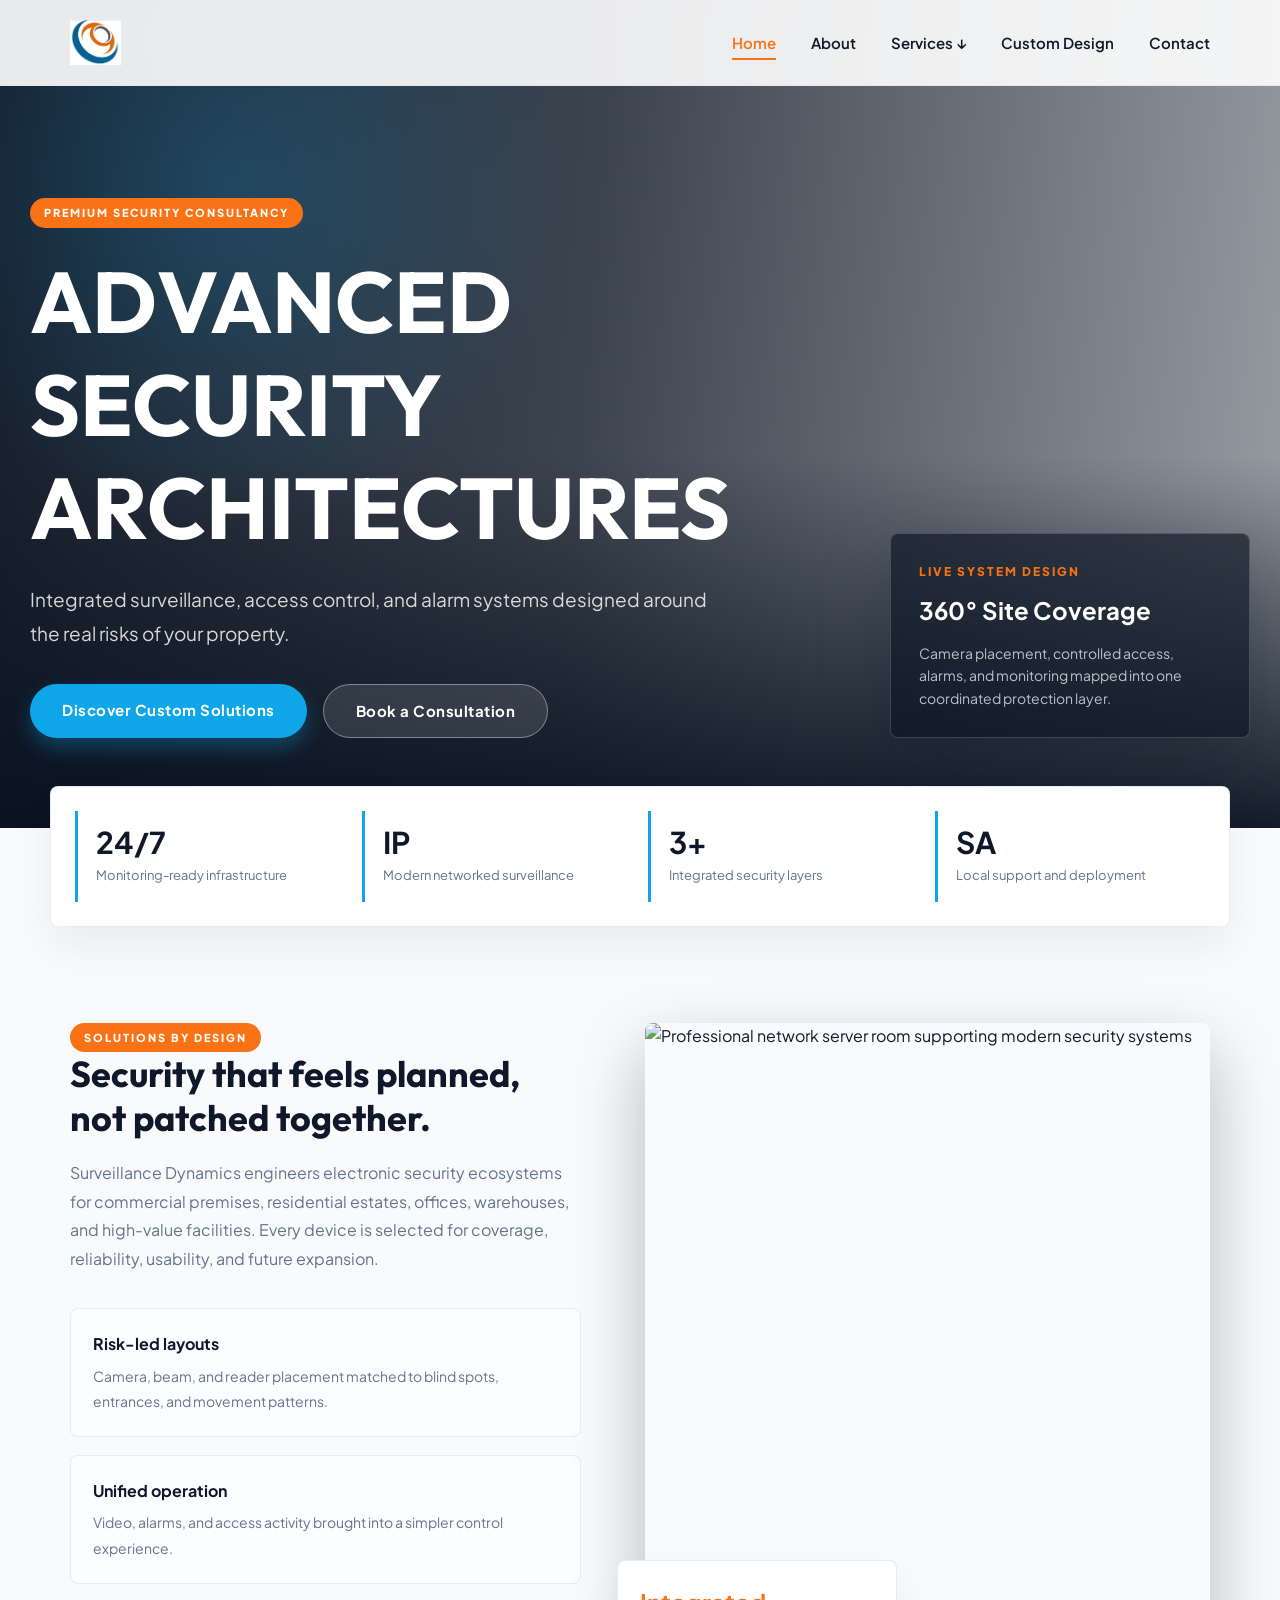
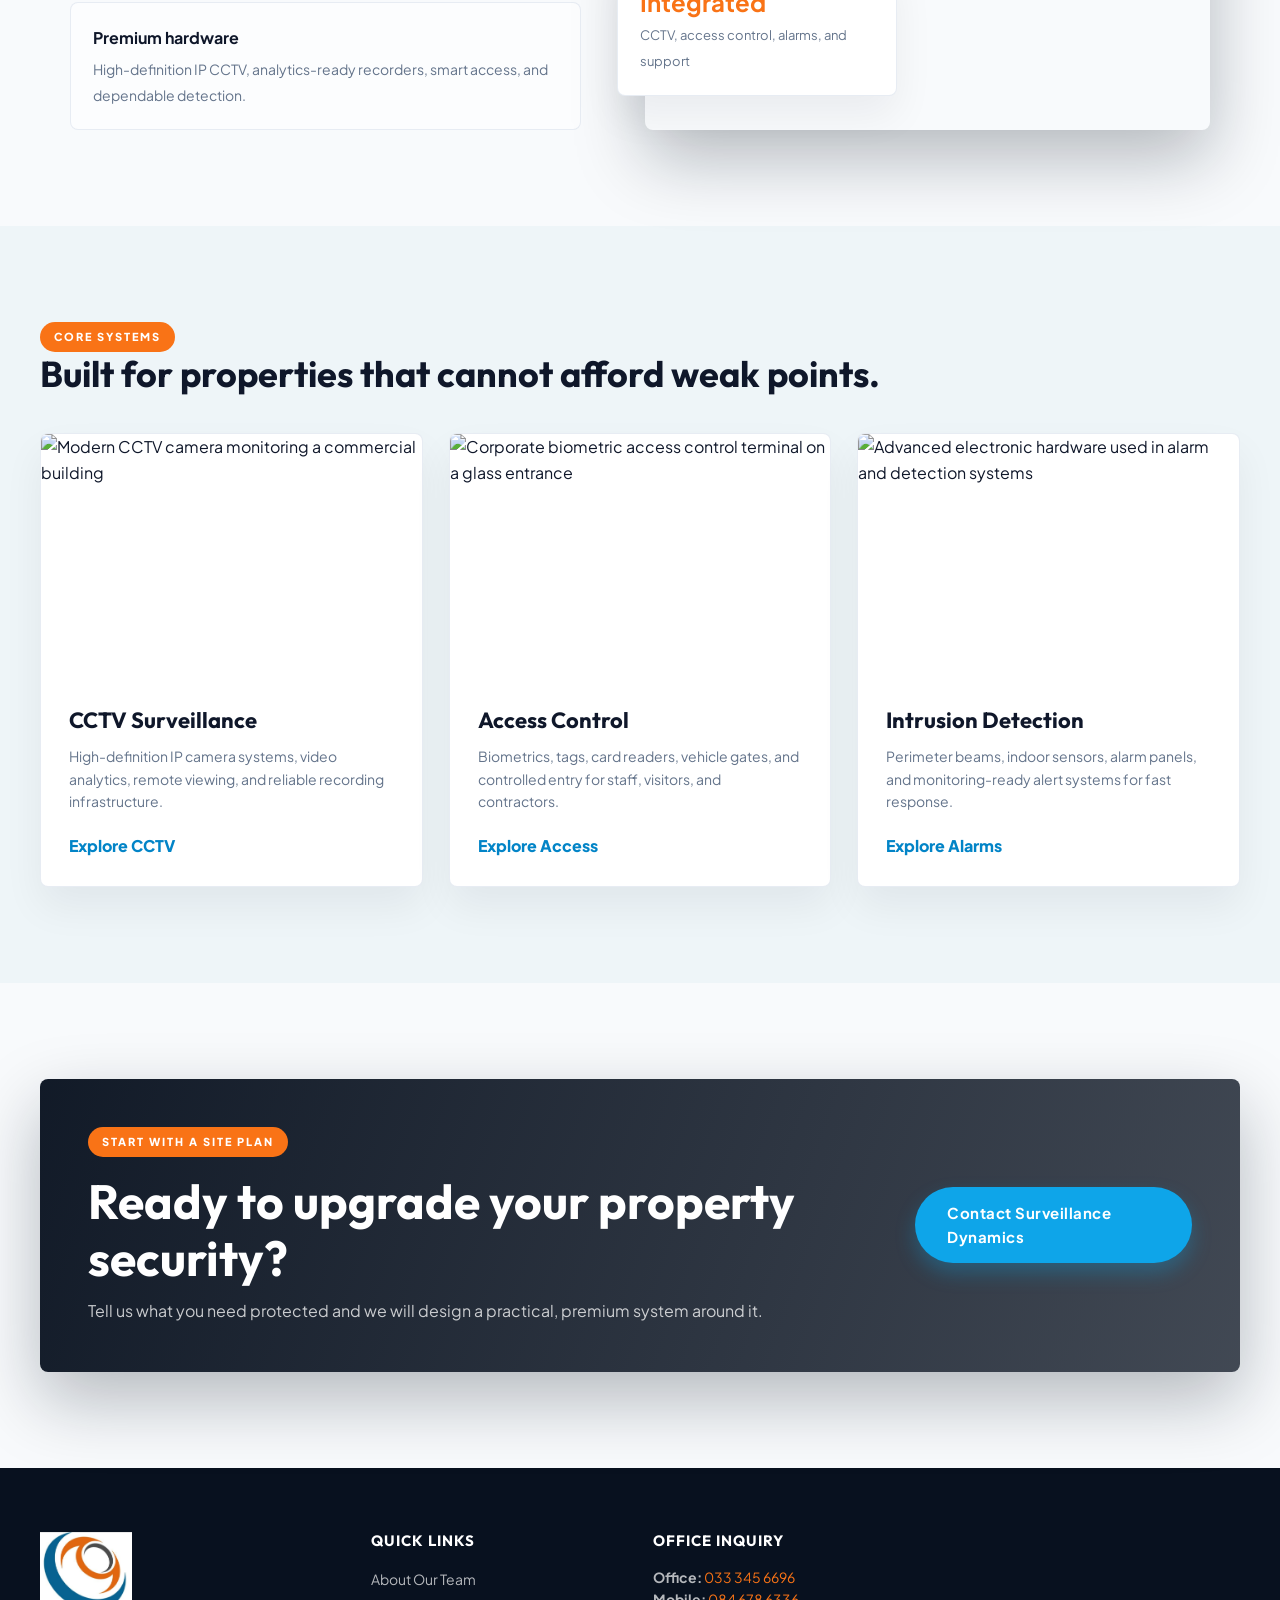
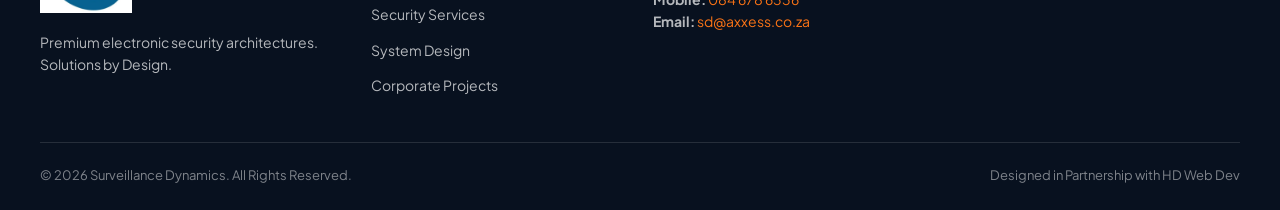
==== index.html @ 1cd87d39 "Add files via upload" ====
<!DOCTYPE html>
<html lang="en">
<head>
    <meta charset="UTF-8">
    <meta name="viewport" content="width=device-width, initial-scale=1.0">
    <title>Surveillance Dynamics | Advanced Security Architectures</title>
    <link rel="icon" type="image/png" href="images/NEW.jpg">
    <link rel="stylesheet" href="style.css">
</head>
<body>

    <nav class="navbar">
        <div class="nav-container">
            <a href="index.html" class="nav-logo">
                <img src="images/NEW.jpg" alt="Surveillance Dynamics Logo">
            </a>
            <div class="nav-links">
                <a href="index.html" class="nav-item active">Home</a>
                <a href="about.html" class="nav-item">About</a>
                <div class="dropdown">
                    <a href="services.html" class="nav-item dropbtn">Services &darr;</a>
                    <div class="dropdown-content">
                        <a href="services.html">All Services</a>
                        <a href="cctv.html">CCTV Surveillance</a>
                        <a href="access-control.html">Access Control</a>
                        <a href="alarms.html">Intrusion Alarms</a>
                    </div>
                </div>
                <a href="solutions.html" class="nav-item">Custom Design</a>
                <a href="contact.html" class="nav-item">Contact</a>
            </div>
        </div>
    </nav>

    <header class="home-hero">
        <div class="hero-overlay"></div>
        <div class="hero-content animate-fade-in">
            <span class="status-badge">Premium Security Consultancy</span>
            <h1>Advanced Security Architectures</h1>
            <p>Integrated surveillance, access control, and alarm systems designed around the real risks of your property.</p>
            <div class="hero-actions">
                <a href="solutions.html" class="btn btn-primary">Discover Custom Solutions</a>
                <a href="contact.html" class="btn btn-secondary">Book a Consultation</a>
            </div>
        </div>
        <aside class="hero-intel-panel" aria-label="Security system highlights">
            <span>Live System Design</span>
            <strong>360° Site Coverage</strong>
            <p>Camera placement, controlled access, alarms, and monitoring mapped into one coordinated protection layer.</p>
        </aside>
    </header>

    <main>
        <section class="trust-strip">
            <div>
                <strong>24/7</strong>
                <span>Monitoring-ready infrastructure</span>
            </div>
            <div>
                <strong>IP</strong>
                <span>Modern networked surveillance</span>
            </div>
            <div>
                <strong>3+</strong>
                <span>Integrated security layers</span>
            </div>
            <div>
                <strong>SA</strong>
                <span>Local support and deployment</span>
            </div>
        </section>

        <section class="premium-section split-showcase">
            <div>
                <span class="status-badge">Solutions by Design</span>
                <h2 class="section-heading">Security that feels planned, not patched together.</h2>
                <p class="section-description">
                    Surveillance Dynamics engineers electronic security ecosystems for commercial premises, residential estates, offices, warehouses, and high-value facilities. Every device is selected for coverage, reliability, usability, and future expansion.
                </p>
                <div class="feature-list">
                    <div>
                        <strong>Risk-led layouts</strong>
                        <span>Camera, beam, and reader placement matched to blind spots, entrances, and movement patterns.</span>
                    </div>
                    <div>
                        <strong>Unified operation</strong>
                        <span>Video, alarms, and access activity brought into a simpler control experience.</span>
                    </div>
                    <div>
                        <strong>Premium hardware</strong>
                        <span>High-definition IP CCTV, analytics-ready recorders, smart access, and dependable detection.</span>
                    </div>
                </div>
            </div>
            <div class="image-stack">
                <img src="https://images.unsplash.com/photo-1558494949-ef010cbdcc31?auto=format&fit=crop&w=1200&q=85" alt="Professional network server room supporting modern security systems">
                <div class="floating-stat">
                    <strong>Integrated</strong>
                    <span>CCTV, access control, alarms, and support</span>
                </div>
            </div>
        </section>

        <section class="premium-section services-preview">
            <div class="section-kicker">
                <span class="status-badge">Core Systems</span>
                <h2 class="section-heading">Built for properties that cannot afford weak points.</h2>
            </div>
            <div class="image-card-grid">
                <article class="image-card">
                    <img src="https://images.unsplash.com/photo-1557597774-9d273605dfa9?auto=format&fit=crop&w=900&q=85" alt="Modern CCTV camera monitoring a commercial building">
                    <div>
                        <h3>CCTV Surveillance</h3>
                        <p>High-definition IP camera systems, video analytics, remote viewing, and reliable recording infrastructure.</p>
                        <a href="cctv.html">Explore CCTV</a>
                    </div>
                </article>
                <article class="image-card">
                    <img src="https://www.ibtecnologia.com.br/images/accesscontrol-top.webp" alt="Corporate biometric access control terminal on a glass entrance">
                    <div>
                        <h3>Access Control</h3>
                        <p>Biometrics, tags, card readers, vehicle gates, and controlled entry for staff, visitors, and contractors.</p>
                        <a href="access-control.html">Explore Access</a>
                    </div>
                </article>
                <article class="image-card">
                    <img src="https://images.unsplash.com/photo-1518770660439-4636190af475?auto=format&fit=crop&w=900&q=85" alt="Advanced electronic hardware used in alarm and detection systems">
                    <div>
                        <h3>Intrusion Detection</h3>
                        <p>Perimeter beams, indoor sensors, alarm panels, and monitoring-ready alert systems for fast response.</p>
                        <a href="alarms.html">Explore Alarms</a>
                    </div>
                </article>
            </div>
        </section>

        <section class="premium-section cta-band">
            <div>
                <span class="status-badge">Start With a Site Plan</span>
                <h2>Ready to upgrade your property security?</h2>
                <p>Tell us what you need protected and we will design a practical, premium system around it.</p>
            </div>
            <a href="contact.html" class="btn btn-primary">Contact Surveillance Dynamics</a>
        </section>
    </main>

    <footer class="main-footer">
        <div class="footer-container">
            <div class="footer-column">
                <img class="footer-logo" src="images/NEW.jpg" alt="Surveillance Dynamics Logo">
                <p class="footer-text">Premium electronic security architectures. Solutions by Design.</p>
            </div>
            <div class="footer-column">
                <h4 class="footer-heading">Quick Links</h4>
                <ul class="footer-links">
                    <li><a href="about.html">About Our Team</a></li>
                    <li><a href="services.html">Security Services</a></li>
                    <li><a href="solutions.html">System Design</a></li>
                    <li><a href="projects.html">Corporate Projects</a></li>
                </ul>
            </div>
            <div class="footer-column">
                <h4 class="footer-heading">Office Inquiry</h4>
                <p class="footer-text"><strong>Office:</strong> <a href="tel:0333456696">033 345 6696</a></p>
                <p class="footer-text"><strong>Mobile:</strong> <a href="tel:0846786336">084 678 6336</a></p>
                <p class="footer-text"><strong>Email:</strong> <a href="mailto:sd@axxess.co.za">sd@axxess.co.za</a></p>
            </div>
        </div>
        <div class="footer-bottom">
            <span>&copy; 2026 Surveillance Dynamics. All Rights Reserved.</span>
            <span>Designed in Partnership with HD Web Dev</span>
        </div>
    </footer>

    <script src="main.js"></script>
</body>
</html>
---- style.css ----
/* ==========================================================================
   SURVEILLANCE DYNAMICS - PREMIUM GLOBAL STYLES
   Engineered by HD Web Dev
   ========================================================================== */

/* --- IMPORT PREMIUM FONTS --- */
@import url('https://fonts.googleapis.com/css2?family=Outfit:wght@300;400;600;700;800&family=Plus+Jakarta+Sans:wght@400;500;600;700&display=swap');

/* --- CSS VARIABLES & THEMING --- */
:root {
    /* Core Brand Colors */
    --brand-blue: #0ea5e9;
    --brand-blue-dark: #0284c7;
    --brand-orange: #f97316;
    --brand-orange-dark: #ea580c;
    --ink-deep: #08111f;
    --surface-soft: #eef5f8;
    --success-green: #10b981;
    
    /* Light Theme (Default) */
    --bg-main: #f8fafc;
    --bg-card: #ffffff;
    --bg-nav: rgba(255, 255, 255, 0.9);
    --text-main: #0f172a;
    --text-muted: #64748b;
    --border-color: rgba(226, 232, 240, 0.8);
    
    /* Premium Shadows & Effects */
    --card-shadow: 0 20px 40px rgba(15, 23, 42, 0.06);
    --hover-shadow: 0 30px 60px rgba(14, 165, 233, 0.15);
    --image-shadow: 0 28px 70px rgba(8, 17, 31, 0.28);
    --glass-blur: blur(12px);
    
    /* Animation Timings */
    --transition-smooth: all 0.4s cubic-bezier(0.16, 1, 0.3, 1);
}

/* --- SEAMLESS DARK MODE INTEGRATION --- */
@media (prefers-color-scheme: dark) {
    :root {
        --bg-main: #090e17;
        --bg-card: #111827;
        --bg-nav: rgba(9, 14, 23, 0.85);
        --text-main: #f8fafc;
        --text-muted: #94a3b8;
        --border-color: rgba(51, 65, 85, 0.5);
        --card-shadow: 0 20px 40px rgba(0, 0, 0, 0.4);
        --hover-shadow: 0 30px 60px rgba(14, 165, 233, 0.2);
    }
}

/* --- RESET & BASE STYLES --- */
* {
    margin: 0;
    padding: 0;
    box-sizing: border-box;
}

html {
    scroll-behavior: smooth;
}

body {
    font-family: 'Plus Jakarta Sans', sans-serif;
    background-color: var(--bg-main);
    color: var(--text-main);
    line-height: 1.6;
    overflow-x: hidden;
    transition: background-color 0.5s ease, color 0.5s ease;
}

img {
    max-width: 100%;
    display: block;
}

h1, h2, h3, h4, h5, h6 {
    font-family: 'Outfit', sans-serif;
    font-weight: 700;
    line-height: 1.2;
}

/* --- PREMIUM FIXED NAVIGATION --- */
.navbar {
    position: fixed;
    top: 0;
    width: 100%;
    background: var(--bg-nav);
    backdrop-filter: var(--glass-blur);
    -webkit-backdrop-filter: var(--glass-blur);
    border-bottom: 1px solid var(--border-color);
    z-index: 1000;
    transition: padding 0.4s ease, background 0.4s ease;
    padding: 20px 0;
}

.navbar.scrolled {
    padding: 10px 0;
    box-shadow: 0 10px 30px rgba(0, 0, 0, 0.1);
}

.nav-container {
    max-width: 1200px;
    margin: 0 auto;
    padding: 0 30px;
    display: flex;
    justify-content: space-between;
    align-items: center;
}

.nav-logo img {
    height: 45px;
    transition: transform 0.3s ease;
}

.nav-logo:hover img {
    transform: scale(1.05);
}

.nav-links {
    display: flex;
    gap: 35px;
    align-items: center;
}

.nav-item {
    text-decoration: none;
    color: var(--text-main);
    font-weight: 600;
    font-size: 15px;
    position: relative;
    transition: color 0.3s ease;
}

/* Animated Underline Effect */
.nav-item::after {
    content: '';
    position: absolute;
    width: 0;
    height: 2px;
    bottom: -5px;
    left: 0;
    background-color: var(--brand-orange);
    transition: width 0.3s ease;
}

.nav-item:hover::after, .nav-item.active::after {
    width: 100%;
}

.nav-item:hover, .nav-item.active {
    color: var(--brand-orange);
}

/* --- DROPDOWN MENUS --- */
.dropdown {
    position: relative;
    display: inline-block;
}

.dropdown-content {
    visibility: hidden;
    opacity: 0;
    position: absolute;
    top: 150%;
    left: 50%;
    transform: translateX(-50%) translateY(10px);
    background-color: var(--bg-card);
    min-width: 220px;
    box-shadow: var(--card-shadow);
    border: 1px solid var(--border-color);
    border-radius: 12px;
    padding: 15px 0;
    z-index: 1;
    transition: all 0.3s cubic-bezier(0.16, 1, 0.3, 1);
}

.dropdown:hover .dropdown-content {
    visibility: visible;
    opacity: 1;
    transform: translateX(-50%) translateY(0);
}

.dropdown-content a {
    color: var(--text-main);
    padding: 12px 25px;
    text-decoration: none;
    display: block;
    font-weight: 500;
    font-size: 14px;
    transition: background 0.2s, color 0.2s;
}

.dropdown-content a:hover {
    background-color: rgba(14, 165, 233, 0.05);
    color: var(--brand-blue);
    padding-left: 30px; /* Slight indent on hover */
}

/* --- BUTTONS --- */
.btn {
    display: inline-block;
    padding: 14px 32px;
    border-radius: 50px;
    text-decoration: none;
    font-weight: 700;
    font-size: 15px;
    letter-spacing: 0.5px;
    transition: var(--transition-smooth);
    cursor: pointer;
    border: none;
    position: relative;
    overflow: hidden;
}

.btn-secondary {
    background: rgba(255, 255, 255, 0.12);
    color: #ffffff;
    border: 1px solid rgba(255, 255, 255, 0.38);
    backdrop-filter: blur(10px);
}

.btn-secondary:hover {
    background: #ffffff;
    color: var(--ink-deep);
    transform: translateY(-3px);
}

.btn-primary {
    background: var(--brand-blue);
    color: #ffffff;
    box-shadow: 0 10px 20px rgba(14, 165, 233, 0.3);
}

.btn-primary:hover {
    background: var(--brand-blue-dark);
    transform: translateY(-3px);
    box-shadow: 0 15px 25px rgba(14, 165, 233, 0.4);
}

/* Button Shine Effect */
.btn::before {
    content: '';
    position: absolute;
    top: 0;
    left: -100%;
    width: 50%;
    height: 100%;
    background: linear-gradient(to right, rgba(255,255,255,0) 0%, rgba(255,255,255,0.3) 50%, rgba(255,255,255,0) 100%);
    transform: skewX(-25deg);
    transition: all 0.75s ease;
}

.btn:hover::before {
    left: 150%;
}

/* --- PREMIUM CARDS & LAYOUTS --- */
.premium-card {
    background: var(--bg-card);
    border-radius: 16px;
    box-shadow: var(--card-shadow);
    border: 1px solid var(--border-color);
    border-top: 5px solid var(--brand-blue);
    padding: 50px;
    margin: 0 auto;
    position: relative;
    overflow: hidden;
    transition: var(--transition-smooth);
}

.premium-card:hover {
    transform: translateY(-5px);
    box-shadow: var(--hover-shadow);
}

.status-badge {
    display: inline-block;
    background: var(--brand-orange);
    color: #ffffff;
    font-size: 11px;
    font-weight: 800;
    padding: 6px 14px;
    border-radius: 50px;
    letter-spacing: 2px;
    text-transform: uppercase;
}

/* Cinematic Glow Divider */
.divider-glow {
    height: 2px;
    width: 60px;
    background: var(--brand-blue);
    box-shadow: 0 0 15px var(--brand-blue);
    margin-bottom: 25px;
    border-radius: 2px;
}

/* --- GRID SYSTEMS --- */
.features-grid {
    display: grid;
    grid-template-columns: repeat(auto-fit, minmax(280px, 1fr));
    gap: 40px;
    margin-top: 40px;
}

.feature-box {
    padding: 30px;
    background: rgba(14, 165, 233, 0.03);
    border-radius: 12px;
    border-left: 4px solid var(--brand-blue);
    transition: var(--transition-smooth);
}

.feature-box:hover {
    background: var(--bg-card);
    box-shadow: var(--card-shadow);
    transform: translateX(5px);
}

.feature-box h3 {
    font-size: 18px;
    color: var(--text-main);
    margin-bottom: 15px;
}

.feature-box p {
    font-size: 14px;
    color: var(--text-muted);
}

/* --- UTILITIES & TYPOGRAPHY --- */
.section-heading {
    font-size: 36px;
    color: var(--text-main);
    margin-bottom: 20px;
}

.section-description {
    font-size: 16px;
    color: var(--text-muted);
    max-width: 800px;
    line-height: 1.8;
}

/* --- PREMIUM HOMEPAGE --- */
.home-hero {
    min-height: 92vh;
    padding: 170px 30px 90px;
    position: relative;
    display: grid;
    align-items: end;
    grid-template-columns: minmax(0, 1fr) minmax(280px, 360px);
    gap: 60px;
    color: #ffffff;
    background:
        linear-gradient(95deg, rgba(8, 17, 31, 0.94) 0%, rgba(8, 17, 31, 0.78) 46%, rgba(8, 17, 31, 0.4) 100%),
        url('https://images.unsplash.com/photo-1558494949-ef010cbdcc31?auto=format&fit=crop&w=2200&q=90') center/cover no-repeat;
    overflow: hidden;
}

.hero-overlay {
    position: absolute;
    inset: 0;
    background:
        linear-gradient(to top, rgba(8, 17, 31, 0.92), transparent 45%),
        radial-gradient(circle at 18% 22%, rgba(14, 165, 233, 0.22), transparent 28%);
    pointer-events: none;
}

.hero-content,
.hero-intel-panel {
    position: relative;
    z-index: 1;
}

.hero-content {
    max-width: 830px;
}

.hero-content h1 {
    margin: 22px 0;
    color: #ffffff;
    font-size: clamp(42px, 7vw, 86px);
    letter-spacing: 0;
    text-transform: uppercase;
}

.hero-content p {
    max-width: 680px;
    color: rgba(255, 255, 255, 0.82);
    font-size: 19px;
    line-height: 1.8;
}

.hero-actions {
    display: flex;
    flex-wrap: wrap;
    gap: 16px;
    margin-top: 34px;
}

.hero-intel-panel {
    align-self: end;
    padding: 28px;
    border-radius: 8px;
    border: 1px solid rgba(255, 255, 255, 0.18);
    background: rgba(8, 17, 31, 0.62);
    backdrop-filter: blur(18px);
    box-shadow: var(--image-shadow);
}

.hero-intel-panel span {
    color: var(--brand-orange);
    display: block;
    font-size: 12px;
    font-weight: 800;
    letter-spacing: 2px;
    text-transform: uppercase;
    margin-bottom: 10px;
}

.hero-intel-panel strong {
    color: #ffffff;
    display: block;
    font-size: 24px;
    margin-bottom: 12px;
}

.hero-intel-panel p {
    color: rgba(255, 255, 255, 0.72);
    font-size: 14px;
}

.trust-strip {
    max-width: 1180px;
    margin: -42px auto 0;
    padding: 24px;
    position: relative;
    z-index: 5;
    display: grid;
    grid-template-columns: repeat(4, 1fr);
    gap: 16px;
    background: var(--bg-card);
    border: 1px solid var(--border-color);
    border-radius: 8px;
    box-shadow: var(--card-shadow);
}

.trust-strip div {
    padding: 16px 18px;
    border-left: 3px solid var(--brand-blue);
}

.trust-strip strong {
    display: block;
    color: var(--text-main);
    font-size: 30px;
    line-height: 1;
}

.trust-strip span {
    display: block;
    color: var(--text-muted);
    font-size: 13px;
    margin-top: 8px;
}

.premium-section {
    max-width: 1200px;
    margin: 0 auto;
    padding: 96px 30px;
}

.split-showcase {
    display: grid;
    grid-template-columns: minmax(0, 0.95fr) minmax(340px, 1.05fr);
    gap: 64px;
    align-items: center;
}

.feature-list {
    margin-top: 34px;
    display: grid;
    gap: 18px;
}

.feature-list div {
    padding: 22px;
    border: 1px solid var(--border-color);
    border-radius: 8px;
    background: rgba(255, 255, 255, 0.55);
}

.feature-list strong {
    display: block;
    margin-bottom: 6px;
    color: var(--text-main);
}

.feature-list span {
    color: var(--text-muted);
    font-size: 14px;
}

.image-stack {
    position: relative;
}

.image-stack img {
    width: 100%;
    aspect-ratio: 4 / 5;
    object-fit: cover;
    border-radius: 8px;
    box-shadow: var(--image-shadow);
}

.floating-stat {
    position: absolute;
    left: -28px;
    bottom: 34px;
    width: min(280px, 78%);
    padding: 22px;
    border-radius: 8px;
    background: #ffffff;
    border: 1px solid var(--border-color);
    box-shadow: var(--card-shadow);
}

.floating-stat strong {
    display: block;
    color: var(--brand-orange);
    font-size: 24px;
}

.floating-stat span {
    color: var(--text-muted);
    font-size: 13px;
}

.services-preview {
    max-width: none;
    background: var(--surface-soft);
}

.section-kicker {
    max-width: 1200px;
    margin: 0 auto 38px;
}

.image-card-grid {
    max-width: 1200px;
    margin: 0 auto;
    display: grid;
    grid-template-columns: repeat(3, 1fr);
    gap: 26px;
}

.image-card {
    background: var(--bg-card);
    border: 1px solid var(--border-color);
    border-radius: 8px;
    overflow: hidden;
    box-shadow: var(--card-shadow);
    transition: var(--transition-smooth);
}

.image-card:hover {
    transform: translateY(-7px);
    box-shadow: var(--hover-shadow);
}

.image-card img {
    width: 100%;
    height: 245px;
    object-fit: cover;
}

.image-card div {
    padding: 28px;
}

.image-card h3 {
    font-size: 22px;
    margin-bottom: 12px;
}

.image-card p {
    color: var(--text-muted);
    font-size: 14px;
    margin-bottom: 20px;
}

.image-card a {
    color: var(--brand-blue-dark);
    font-weight: 800;
    text-decoration: none;
}

.cta-band {
    margin: 96px auto;
    padding: 48px;
    border-radius: 8px;
    display: flex;
    justify-content: space-between;
    gap: 30px;
    align-items: center;
    color: #ffffff;
    background:
        linear-gradient(110deg, rgba(8, 17, 31, 0.96), rgba(8, 17, 31, 0.76)),
        url('https://images.unsplash.com/photo-1518770660439-4636190af475?auto=format&fit=crop&w=1600&q=85') center/cover no-repeat;
    box-shadow: var(--image-shadow);
}

.cta-band h2 {
    color: #ffffff;
    font-size: clamp(30px, 4vw, 48px);
    margin: 16px 0 10px;
}

.cta-band p {
    color: rgba(255, 255, 255, 0.76);
}

/* --- FOOTER --- */
.main-footer {
    background: var(--ink-deep);
    color: #ffffff;
    padding: 64px 30px 24px;
}

.footer-container {
    max-width: 1200px;
    margin: 0 auto;
    display: grid;
    grid-template-columns: 1.2fr 1fr 1fr 1.25fr;
    gap: 38px;
}

.footer-logo {
    width: 92px;
    margin-bottom: 18px;
}

.footer-heading {
    color: #ffffff;
    font-size: 15px;
    letter-spacing: 1px;
    text-transform: uppercase;
    margin-bottom: 16px;
}

.footer-text,
.footer-links a {
    color: rgba(255, 255, 255, 0.7);
    font-size: 14px;
}

.footer-text a,
.footer-links a:hover {
    color: var(--brand-orange);
    text-decoration: none;
}

.footer-links {
    list-style: none;
    display: grid;
    gap: 10px;
}

.footer-links a {
    text-decoration: none;
    transition: color 0.25s ease;
}

.footer-bottom {
    max-width: 1200px;
    margin: 44px auto 0;
    padding-top: 22px;
    border-top: 1px solid rgba(255, 255, 255, 0.12);
    display: flex;
    justify-content: space-between;
    gap: 18px;
    color: rgba(255, 255, 255, 0.48);
    font-size: 13px;
}

/* --- KEYFRAME ANIMATIONS --- */
@keyframes fadeInDown {
    0% { opacity: 0; transform: translateY(-30px); }
    100% { opacity: 1; transform: translateY(0); }
}

@keyframes fadeInUp {
    0% { opacity: 0; transform: translateY(30px); }
    100% { opacity: 1; transform: translateY(0); }
}

.animate-fade-in {
    animation: fadeInUp 1s cubic-bezier(0.16, 1, 0.3, 1) forwards;
}

/* --- SCROLL REVEAL CLASSES (Used by JS) --- */
.reveal {
    opacity: 0;
    transform: translateY(40px);
    transition: all 0.8s cubic-bezier(0.16, 1, 0.3, 1);
}

.reveal.active {
    opacity: 1;
    transform: translateY(0);
}

@media (prefers-color-scheme: dark) {
    .feature-list div,
    .floating-stat {
        background: var(--bg-card);
    }

    .services-preview {
        background: #0d1420;
    }
}

@media (max-width: 980px) {
    .navbar {
        position: sticky;
        padding: 14px 0;
    }

    .nav-container {
        align-items: flex-start;
        gap: 18px;
        flex-direction: column;
    }

    .nav-links {
        width: 100%;
        overflow-x: auto;
        gap: 22px;
        padding-bottom: 8px;
    }

    .dropdown-content {
        left: 0;
        transform: translateY(10px);
    }

    .dropdown:hover .dropdown-content {
        transform: translateY(0);
    }

    .home-hero,
    .split-showcase {
        grid-template-columns: 1fr;
    }

    .home-hero {
        min-height: auto;
        padding-top: 120px;
    }

    .trust-strip,
    .image-card-grid,
    .footer-container {
        grid-template-columns: repeat(2, 1fr);
    }

    .cta-band {
        align-items: flex-start;
        flex-direction: column;
    }
}

@media (max-width: 640px) {
    .nav-container,
    .premium-section,
    .home-hero,
    .main-footer {
        padding-left: 20px;
        padding-right: 20px;
    }

    .nav-logo img {
        height: 40px;
    }

    .nav-links {
        gap: 18px;
    }

    .nav-item {
        white-space: nowrap;
        font-size: 13px;
    }

    .hero-content h1 {
        font-size: 40px;
    }

    .hero-content p {
        font-size: 16px;
    }

    .btn {
        width: 100%;
        text-align: center;
    }

    .trust-strip,
    .image-card-grid,
    .footer-container {
        grid-template-columns: 1fr;
    }

    .floating-stat {
        position: static;
        width: 100%;
        margin-top: -8px;
    }

    .premium-card {
        padding: 30px;
    }

    .section-heading {
        font-size: 30px;
    }

    .cta-band {
        margin: 54px 20px;
        padding: 34px 24px;
    }

    .footer-bottom {
        flex-direction: column;
    }
}
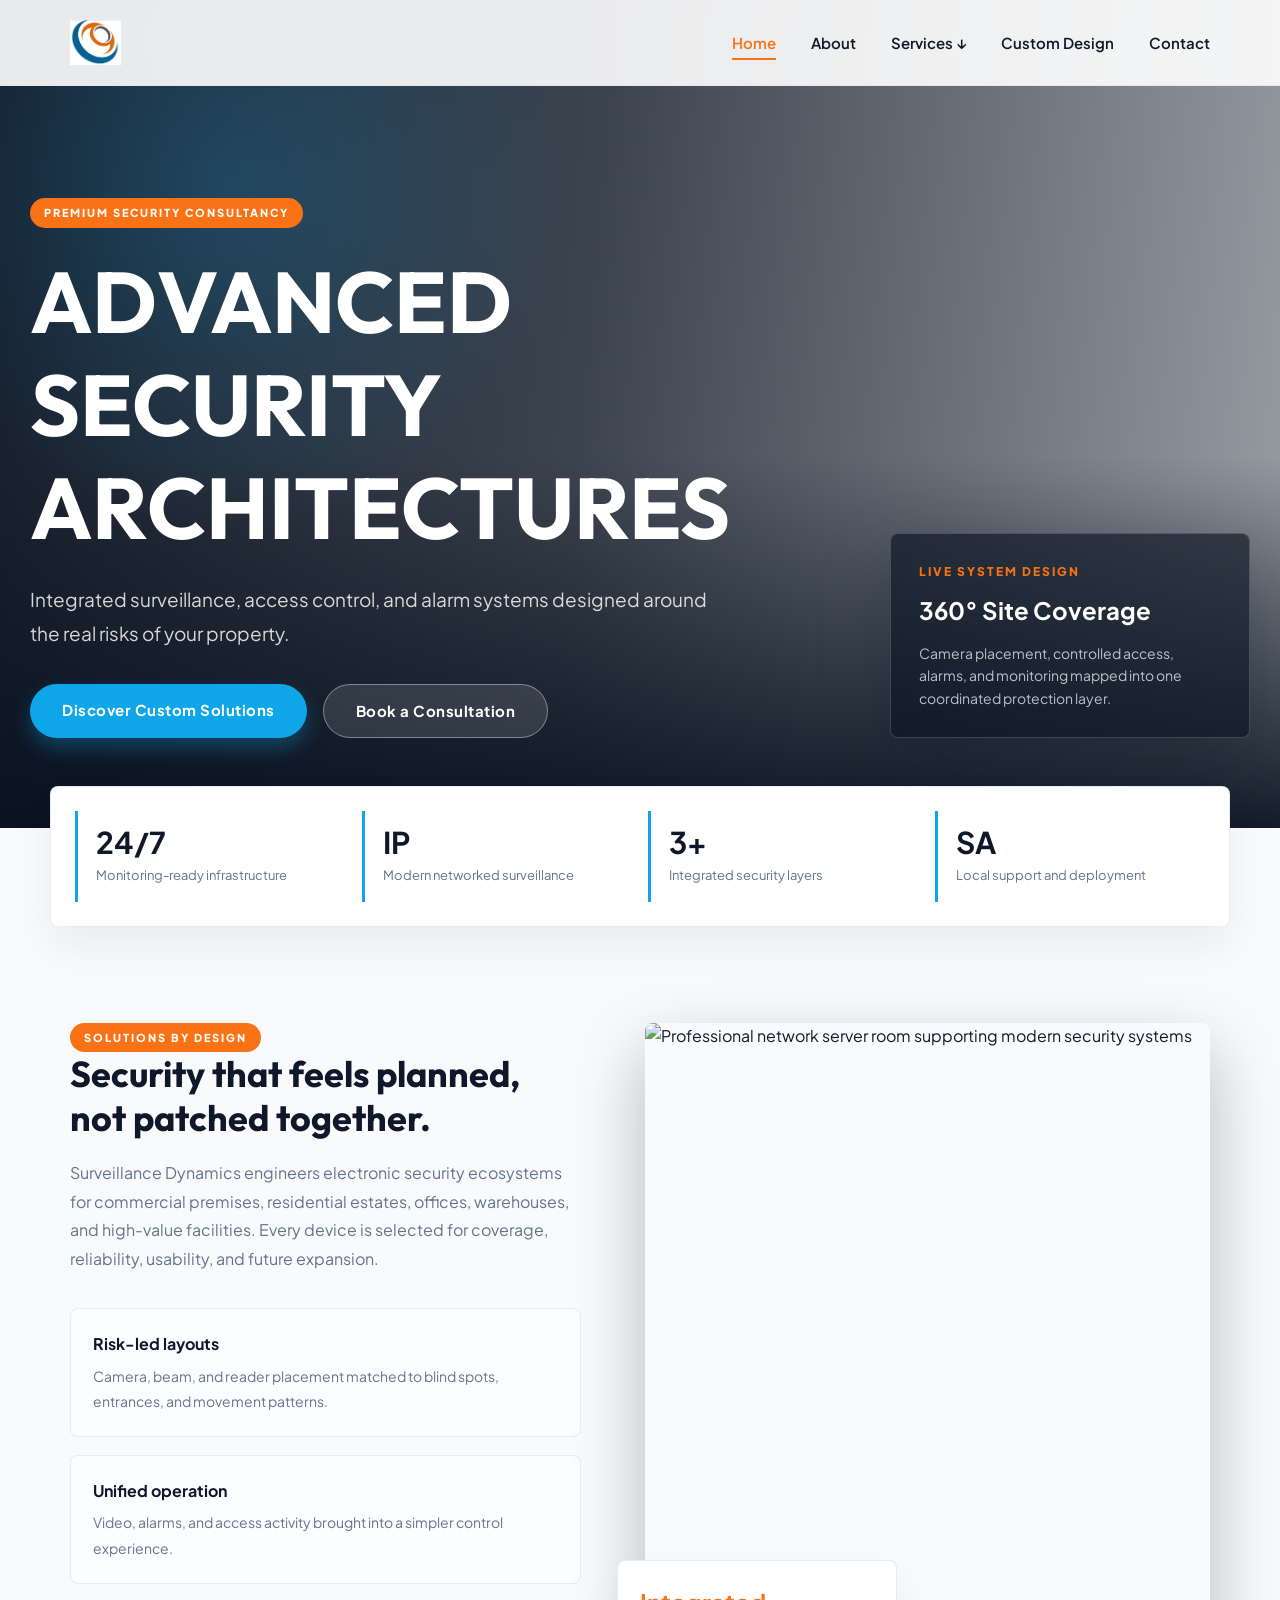
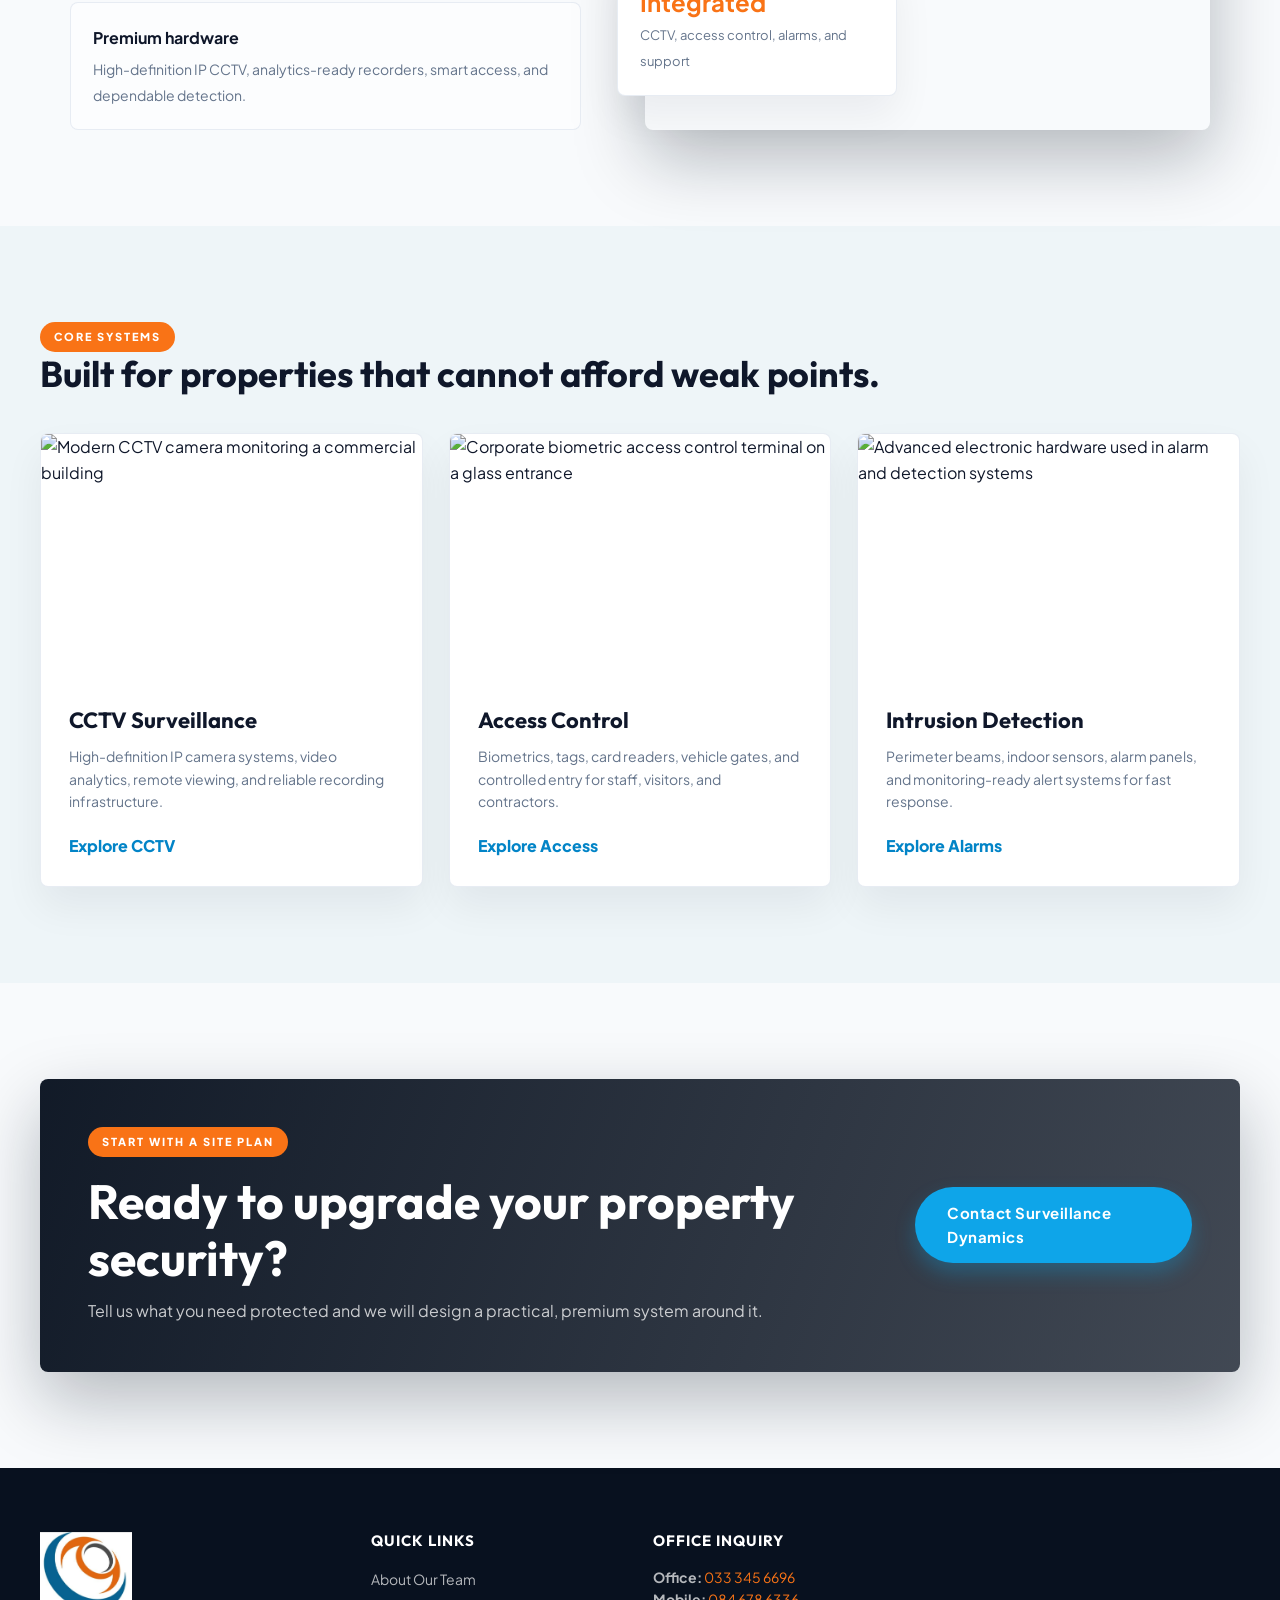
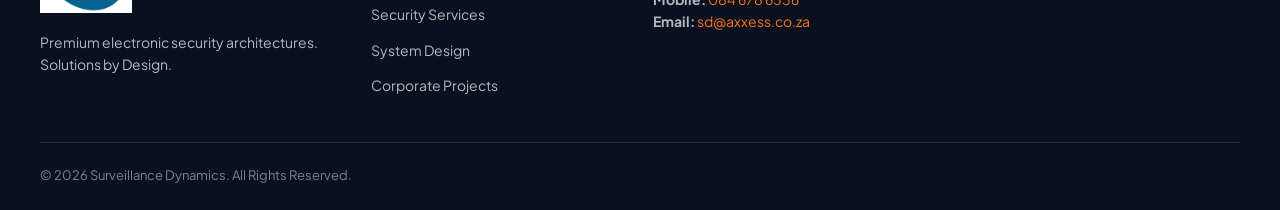
==== commit 452b5e68: "push" ====
--- a/index.html
+++ b/index.html
@@ -168,7 +168,6 @@
         </div>
         <div class="footer-bottom">
             <span>&copy; 2026 Surveillance Dynamics. All Rights Reserved.</span>
-            <span>Designed in Partnership with HD Web Dev</span>
         </div>
     </footer>
 
